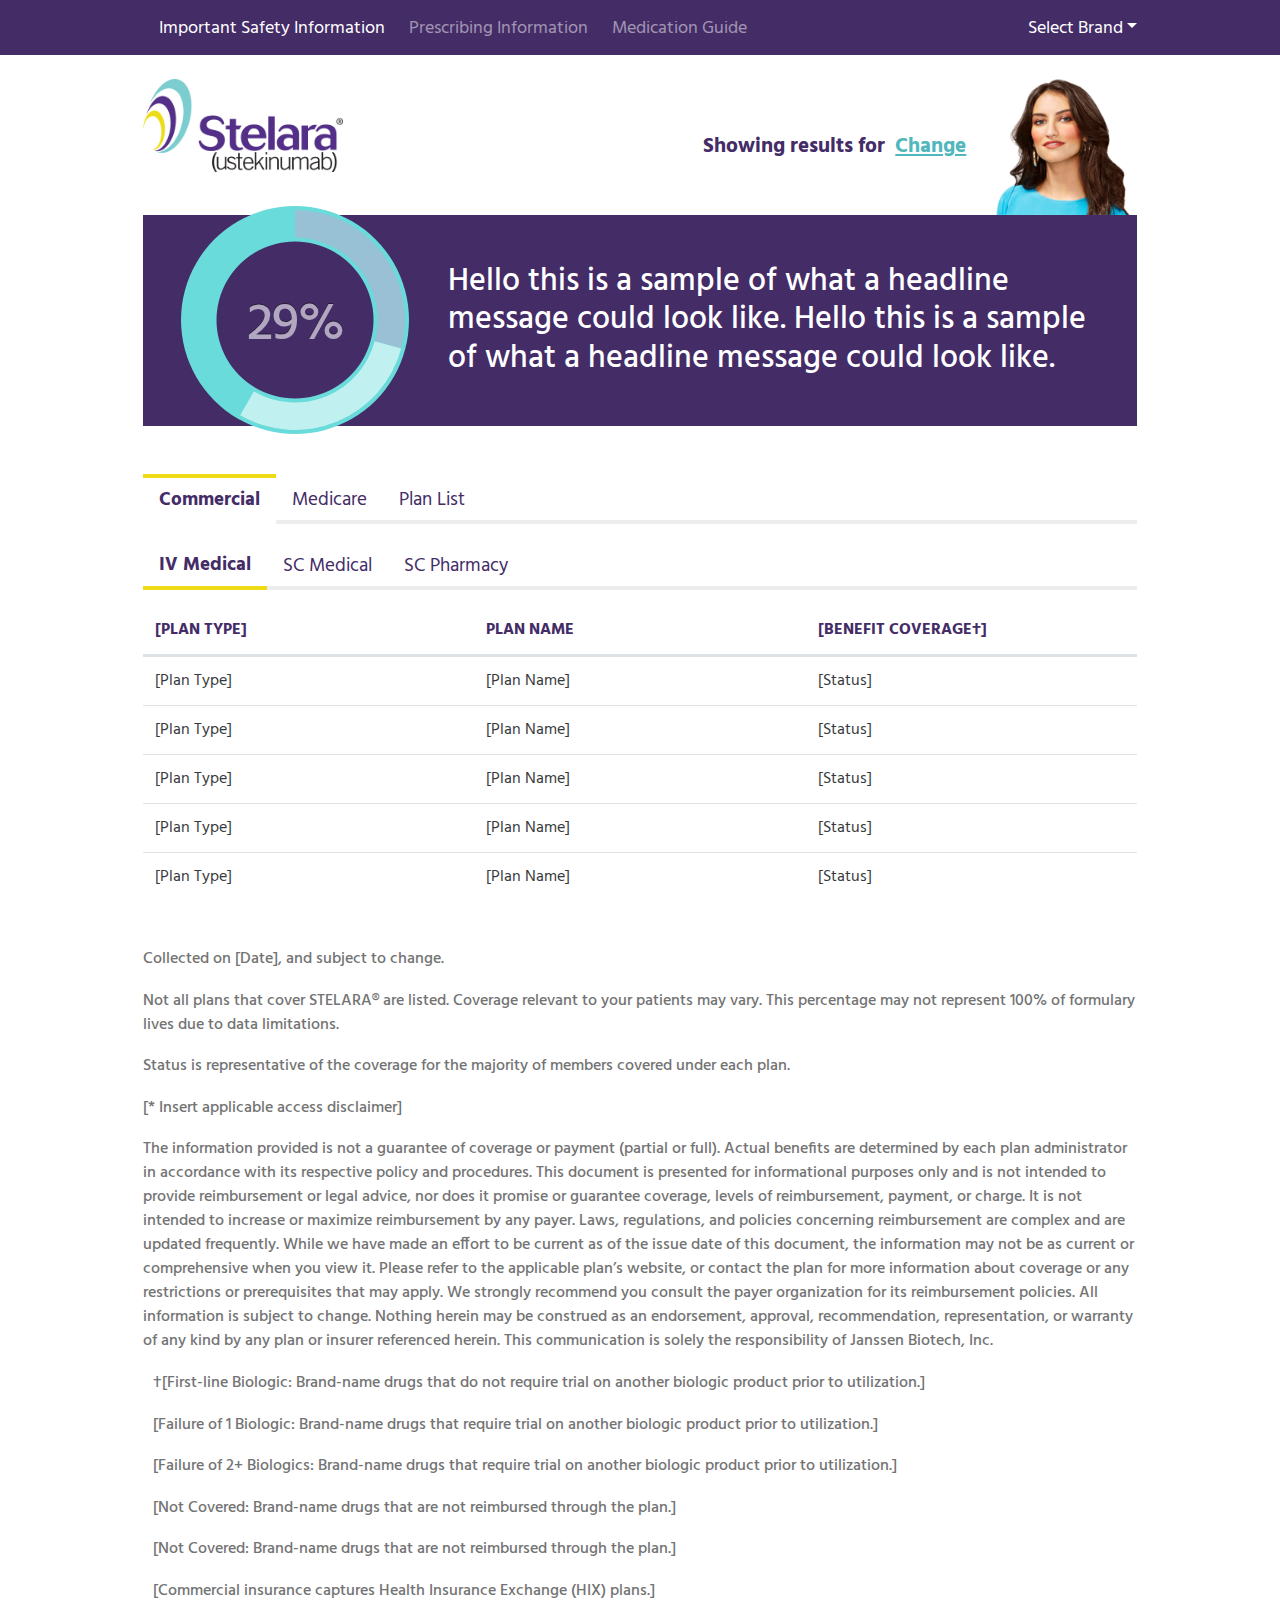
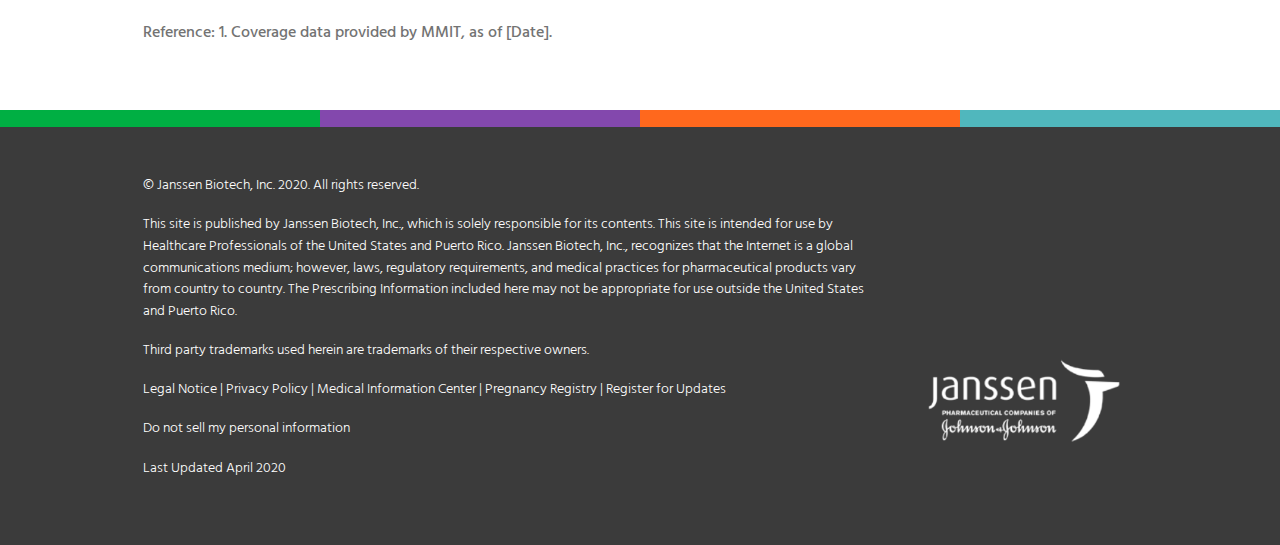
==== index.html @ f9b2f096 "Initial file upload" ====
<!doctype html>
<html lang="en">
<head>
    <meta charset="utf-8">
    <meta name="viewport" content="width=device-width, initial-scale=1, shrink-to-fit=no">
    <meta name="description" content="">
    <meta name="author" content="">
    <link rel="icon" href="favicon.ico">

    <title>Conference App</title>

    <!-- Icons for this template -->
    <link href="css/fonts/font-awesome/css/font-awesome.min.css" rel="stylesheet" type="text/css">
    <!-- Custom font -->
    <link href="https://fonts.googleapis.com/css?family=Hind:400,500,600&display=swap" rel="stylesheet">
    <!-- Stylesheet -->
    <!-- build:css -->
    <link href="css/bootstrap.css" rel="stylesheet">
    <link href="css/overrides.css" rel="stylesheet">
    <!-- endbuild -->
</head>

<body id="brand-theme" class="brand-stelara">
  <!--- Index modal -->
  <div class="index-modal modal fade" id="indexModal" tabindex="-1" role="dialog" aria-labelledby="exampleModalLabel"
    aria-hidden="true">
    <div class="modal-dialog modal-lg modal-dialog-centered" role="document">
      <div class="modal-content rounded-0 shadow">
        <div class="modal-body">
          <!-- Home modal row one -->
          <div class="index-modal-div-1 index-modal-div">
            <div class="row">
              <div class="col-sm-12">
                <img src="img/stelara-logo-sm.png" alt="" />
              </div>
            </div>
          </div>
          <!-- Home modal row two -->
          <div class="index-modal-div-2 index-modal-div">
            <div class="row">
              <div class="col-sm-12 col-lg-7">
                <h2 id="exampleModalLabel">See your patient’s coverage</h2>
                <p class="font-weight-bold">See exactly which plans in your area include STELARA®.</p>
                <p class="font-weight-light">Formulary status is believed to be accurate at the time of update but cannot be guaranteed.</p>
              </div>
              <div class="col-sm-12 col-lg-5"></div>
            </div>
          </div>
          <!-- Home modal row one -->
          <div class="index-modal-div-3 index-modal-div">
            <div class="row">
              <div class="col-sm-12">
                <p>Enter your zip code to view coverage results</p>
                <form class="form-inline needs-validation" novalidate>
                  <div class="input-group">
                    <input type="text" id="zipInput" class="form-control form-control-lg" placeholder="Zip Code" aria-label="Zip Code" aria-describedby="zip-code" pattern="(^\d{5}(?:[-\s]\d{4})?$)" required>
                    <div class="invalid-tooltip">
                      Please enter a valid zip code
                    </div>
                    <div class="input-group-append">
                      <button onclick="getInputValue();" class="btn btn-lg btn-primary" type="submit" >Search</button>
                    </div>
                  </div>
                </form>
              </div>
            </div>
          </div>
        </div>
        <!-- Branded div overlay -->
        <div class="modal-content-container d-none d-lg-block"></div>
      </div>
    </div>
  </div>
  <!-- End Modal -->
  <!-- ISI Modal  -->
  <div class="modal fade" id="isiModal" tabindex="-1" role="dialog" aria-labelledby="isiModal" aria-hidden="true">
    <div class="modal-dialog modal-dialog-scrollable modal-lg" role="document">
      <div class="modal-content">
        <div class="modal-header">
          <h2 class="modal-title stelara-h2" id="exampleModalScrollableTitle">Important Safety Information</h2>
          <button type="button" class="close" data-dismiss="modal" aria-label="Close">
            <span aria-hidden="true">&times;</span>
          </button>
        </div>
        <div class="modal-body">
          <p>STELARA® (ustekinumab) is contraindicated in patients with clinically significant hypersensitivity to ustekinumab or to any of the excipients.</p>
          <h5 class="stelara-h5">Infections</h5>
          <p>STELARA® may increase the risk of infections and reactivation of latent infections. Serious bacterial, mycobacterial, fungal, and viral infections requiring hospitalization or otherwise clinically significant infections were reported. In patients with psoriasis, these included diverticulitis, cellulitis, pneumonia, appendicitis, cholecystitis, sepsis, osteomyelitis, viral infections, gastroenteritis, and urinary tract infections. In patients with psoriatic arthritis, this included cholecystitis. In patients with Crohn’s disease, these included anal abscess, gastroenteritis, ophthalmic herpes zoster, pneumonia, and Listeria meningitis. In patients with ulcerative colitis, these included gastroenteritis, ophthalmic herpes zoster, pneumonia, and listeriosis.</p>
          <p>Treatment with STELARA® should not be initiated in patients with a clinically important active infection until the infection resolves or is adequately treated. Consider the risks and benefits of treatment prior to initiating use of STELARA® in patients with a chronic infection or a history of recurrent infection. Instruct patients to seek medical advice if signs or symptoms suggestive of an infection occur while on treatment with STELARA® and consider discontinuing STELARA® for serious or clinically significant infections until the infection resolves or is adequately treated.</p>
          <h5 class="stelara-h5">Theoretical Risk for Vulnerability to Particular Infections</h5>
          <p>Individuals genetically deficient in IL-12/IL-23 are particularly vulnerable to disseminated infections from mycobacteria, Salmonella, and Bacillus Calmette-Guerin (BCG) vaccinations. Serious infections and fatal outcomes have been reported in such patients. It is not known whether patients with pharmacologic blockade of IL-12/IL-23 from treatment with STELARA® may be susceptible to these types of infections. Appropriate diagnostic testing should be considered, e.g., tissue culture, stool culture, as dictated by clinical circumstances.</p>
          <h5 class="stelara-h5">Pre-Treatment Evaluation of Tuberculosis (TB)</h5>
          <p>Evaluate patients for TB prior to initiating treatment with STELARA®. Do not administer STELARA® to patients with active tuberculosis infection. Initiate treatment of latent TB before administering STELARA®. Closely monitor patients receiving STELARA® for signs and symptoms of active TB during and after treatment.</p>
          <h5 class="stelara-h5">Malignancies</h5>
          <p>STELARA® is an immunosuppressant and may increase the risk of malignancy. Malignancies were reported among patients who received STELARA® in clinical studies. The safety of STELARA® has not been evaluated in patients who have a history of malignancy or who have a known malignancy. There have been reports of the rapid appearance of multiple cutaneous squamous cell carcinomas in patients receiving STELARA® who had risk factors for developing non-melanoma skin cancer (NMSC). All patients receiving STELARA®, especially those >60 years or those with a history of PUVA or prolonged immunosuppressant treatment, should be monitored for the appearance of NMSC.</p>
          <h5 class="stelara-h5">Hypersensitivity Reactions</h5>
          <p>Hypersensitivity reactions, including anaphylaxis and angioedema, have been reported with STELARA®. If an anaphylactic or other clinically significant hypersensitivity reaction occurs, institute appropriate therapy and discontinue STELARA®.</p>
          <h5 class="stelara-h5">Reversible Posterior Leukoencephalopathy Syndrome (RPLS)</h5>
          <p>One case of reversible posterior leukoencephalopathy syndrome (RPLS) was observed in clinical studies of psoriasis and psoriatic arthritis. No cases of RPLS were observed in clinical studies of Crohn’s disease or ulcerative colitis. If RPLS is suspected, administer appropriate treatment and discontinue STELARA®. RPLS is a neurological disorder, which is not caused by an infection or demyelination. RPLS can present with headache, seizures, confusion, and visual disturbances. RPLS has been associated with fatal outcomes.</p>  
          <h5 class="stelara-h5">Immunizations</h5>
          <p>Prior to initiating therapy with STELARA®, patients should receive all age-appropriate immunizations recommended by current guidelines. Patients being treated with STELARA® should not receive live vaccines. BCG vaccines should not be given during treatment or within one year of initiating or discontinuing STELARA®. Exercise caution when administering live vaccines to household contacts of STELARA® patients, as shedding and subsequent transmission to STELARA® patients may occur. Non-live vaccinations received during a course of STELARA® may not elicit an immune response sufficient to prevent disease.</p>
          <h5 class="stelara-h5">Concomitant Therapies</h5>
          </p>The safety of STELARA® in combination with other immunosuppressive agents or phototherapy was not evaluated in clinical studies of psoriasis. Ultraviolet-induced skin cancers developed earlier and more frequently in mice. In psoriasis studies, the relevance of findings in mouse models for malignancy risk in humans is unknown. In psoriatic arthritis studies, concomitant methotrexate use did not appear to influence the safety or efficacy of STELARA®. In Crohn’s disease and ulcerative colitis induction studies, concomitant use of 6-mercaptopurine, azathioprine, methotrexate, and corticosteroids did not appear to influence the overall safety or efficacy of STELARA®.</p> 
          <h5 class="stelara-h5">Noninfectious Pneumonia</h5>
          <p>Cases of interstitial pneumonia, eosinophilic pneumonia, and cryptogenic organizing pneumonia have been reported during post-approval use of STELARA®. Clinical presentations included cough, dyspnea, and interstitial infiltrates following one to three doses. Serious outcomes have included respiratory failure and prolonged hospitalization. Patients improved with discontinuation of therapy and, in certain cases, administration of corticosteroids. If diagnosis is confirmed, discontinue STELARA® and institute appropriate treatment.</p> 
          <h5 class="stelara-h5">Allergen Immunotherapy</h5>
          <p>STELARA® may decrease the protective effect of allergen immunotherapy (decrease tolerance) which may increase the risk of an allergic reaction to a dose of allergen immunotherapy. Therefore, caution should be exercised in patients receiving or who have received allergen immunotherapy, particularly for anaphylaxis.</p>
          <h5 class="stelara-h5">Most Common Adverse Reactions</h5>
          <p>The most common adverse reactions (≥3% and higher than that with placebo) in adults from psoriasis clinical studies for STELARA® 45 mg, STELARA® 90 mg, or placebo were: nasopharyngitis (8%, 7%, 8%), upper respiratory tract infection (5%, 4%, 5%), headache (5%, 5%, 3%), and fatigue (3%, 3%, 2%), respectively. The safety profile in adolescents with plaque psoriasis through Week 60 was similar to that of adults with plaque psoriasis. In psoriatic arthritis (PsA) studies, a higher incidence of arthralgia and nausea was observed in patients treated with STELARA® when compared with placebo (3% vs 1% for both). In Crohn’s disease induction studies, common adverse reactions (3% or more of patients treated with STELARA® and higher than placebo) reported through Week 8 for STELARA® 6 mg/kg intravenous single infusion or placebo included: vomiting (4% vs 3%). In the Crohn’s disease maintenance study, common adverse reactions (3% or more of patients treated with STELARA® and higher than placebo) reported through Week 44 for STELARA® 90 mg subcutaneous injection or placebo were: nasopharyngitis (11% vs 8%), injection site erythema (5% vs 0%), vulvovaginal candidiasis/mycotic infection (5% vs 1%), bronchitis (5% vs 3%), pruritus (4% vs 2%), urinary tract infection (4% vs 2%) and sinusitis (3% vs 2%). In the ulcerative colitis induction study, common adverse reactions (3% or more of patients treated with STELARA® and higher than placebo) reported through Week 8 for STELARA® 6 mg/kg intravenous single infusion or placebo included: nasopharyngitis (7% vs 4%). In the ulcerative colitis maintenance study, common adverse reactions (3% or more of patients treated with STELARA® and higher than placebo) reported through Week 44 for STELARA® 90 mg subcutaneous injection or placebo included: nasopharyngitis (24% vs 20%), headache (10% vs 4%), abdominal pain (7% vs 3%), influenza (6% vs 5%), fever (5% vs 4%), diarrhea (4% vs 1%), sinusitis (4% vs 1%), fatigue (4% vs 2%), and nausea (3% vs 2%).</p> 
          <p>Please see full Prescribing Information and Medication Guide for STELARA®. Provide the Medication Guide to your patients and encourage discussion.</p>
          <p>cp-124933v1</p>
        </div>
      </div>
    </div>
  </div>
  <div class="main-container">
   <nav class="navbar-expand-lg navbar-dark bg-purple">
    <div class="container">
      <div class="row">
        <div class="col-10 col-sm-8">
          <button class="navbar-toggler" type="button" data-toggle="collapse" data-target="#navbarNav" aria-controls="navbarNav" aria-expanded="false" aria-label="Toggle navigation">
            <span class="navbar-toggler-icon"></span>
          </button>
          <!-- Top navigation -->
          <div class="collapse navbar-collapse top-nav-links" id="navbarNav">
            <ul class="navbar-nav mt-2 mt-lg-0">
              <li class="nav-item active">
                <a href="#" class="nav-link" data-toggle="modal" data-target="#isiModal">Important Safety Information</a>
              </li>
              <li class="nav-item">
                <a class="nav-link" target="_blank" href="resources/STELARA-pi.pdf">Prescribing Information</a>
              </li>
              <li class="nav-item">
                <a class="nav-link" target="_blank" href="resources/STELARA-medication-guide.pdf" href="#">Medication Guide</a>
              </li>
            </ul>
          </div>
          <!-- End Top navigation -->
        </div>
        <div class="col-2 col-sm-4 text-right">
          <!-- Brand select dropdown -->
          <div class="dropdown brand-dropdown">
            <a class="dropdown-toggle" type="button" id="dropdownMenuButton" data-toggle="dropdown" aria-haspopup="true" aria-expanded="false">Select Brand</a>
            <div class="dropdown-menu dropdown-menu-right p-1">
              <div class="row no-gutters">
                <div class="col-md-6">
                  <div class="card shadow-sm m-1">
                    <div class="card-body text-center">
                      <a id="stelara-brand" href="#"><img class="img-fluid" src="img/stelara-brand.png" alt="" /></a>
                    </div>
                  </div>
                </div>
                <div class="col-md-6">
                  <div class="card shadow-sm m-1">
                    <div class="card-body text-center">
                      <a id="generic-brand" href="#"><img class="img-fluid" src="img/fpo-brand-logo.png" alt="" /></a>
                    </div>
                  </div>
                </div>
              </div>
              <div class="row no-gutters">
                <div class="col-md-6">
                  <div class="card shadow-sm m-1">
                    <div class="card-body text-center">
                      <a id="stelara-brand" href="#"><img class="img-fluid" src="img/fpo-brand-logo.png" alt="" /></a>
                    </div>
                  </div>
                </div>
                <div class="col-md-6">
                  <div class="card shadow-sm m-1">
                    <div class="card-body text-center">
                      <a id="generic-brand" href="#"><img class="img-fluid" src="img/fpo-brand-logo.png" alt="" /></a>
                    </div>
                  </div>
                </div>
              </div>
            </div>
          </div>
          <!-- End Brand select dropdown -->
        </div>
      </div>
    </div>
  </nav>
  <!-- Button trigger modal -->
  <div class="container message-cap pb-4 pb-md-0 pt-4">
    <div class="row">
      <div class="col-5 col-sm-3 col-md-3 col-lg-4">
        <img class="primary-logo" src="img/stelara-logo.png" alt="" />
      </div>
      <div class="col-7 col-sm-9 col-md-9 col-lg-8 text-right">
        <div class="row align-items-center">
          <div class="col-md-9">
            <p class="show-results">Showing results for <span id="zipTextValue"></span> <a href="#" data-toggle="modal" data-target="#indexModal">Change</a></p>
          </div>
          <div class="col-md-3">
            <img class="d-none d-md-block img-fluid" src="img/cs.png" alt="" />
          </div>
        </div>
       
        
      </div>
    </div>
  </div>
  <!-- Main content container -->
  <div class="container pb-5">
    <!-- Headline message -->
    <div class="row">
      <div class="col-md-12">
        <div class="message-container">
          <div class="row align-items-center">
            <div class="col-lg-3">
              <div id="doughnutChart" class="chart d-none d-lg-block"></div>
            </div>
            <div class="col-lg-9 pl-lg-5">
              <h2>Hello this is a sample of what a headline message could look like. Hello this is a sample of what a headline message could look like.</h2>
            </div>
          </div>
        </div>
      </div>
    </div>
    <!-- End headline message -->
    <!-- Tabs -->
    <!-- Main tab nav -->
    <nav class="pt-5 pb-2 mb-2">
      <div class="nav nav-tabs" id="nav-tab" role="tablist">
        <a class="nav-item nav-link active" id="nav-tab-1" data-toggle="tab" href="#tab-1" role="tab"
          aria-controls="nav-tab-1" aria-selected="true">Commercial</a>
        <a class="nav-item nav-link" id="nav-tab-2" data-toggle="tab" href="#tab-2" role="tab"
          aria-controls="nav-tab-2" aria-selected="false">Medicare</a>
        <a class="nav-item nav-link" id="nav-tab-3" data-toggle="tab" href="#tab-3" role="tab"
          aria-controls="nav-tab-3" aria-selected="false">Plan List</a>
      </div>
    </nav>
    <!-- End main tab nav -->
    <!-- Main tabs -->
    <div class="tab-content" id="nav-tabContent">
      <!-- Tab 1 content -->
      <div class="tab-pane fade show active" id="tab-1" role="tabpanel" aria-labelledby="tab1">
        <!-- Subtab 1 content -->
        <nav>
          <div class="nav nav-tabs mb-3" id="subtab-1-nav-tab" role="tablist">
            <a class="nav-item nav-link active" id="nav-tab-1-sub-1" data-toggle="tab" href="#tab-1-sub-1" role="tab" aria-controls="nav-tab-1-sub-1" aria-selected="true">IV Medical</a>
            <a class="nav-item nav-link" id="nav-tab-1-sub-2" data-toggle="tab" href="#tab-1-sub-2" role="tab" aria-controls="nav-tab-1-sub-2" aria-selected="false">SC Medical</a>
            <a class="nav-item nav-link" id="nav-tab-1-sub-3" data-toggle="tab" href="#tab-1-sub-3" role="tab" aria-controls="nav-tab-1-sub-3" aria-selected="false">SC Pharmacy</a>
          </div>
        </nav>
        <div class="tab-content" id="nav-tabContent">
          <div class="tab-pane fade show active" id="tab-1-sub-1" role="tabpanel" aria-labelledby="tab-1-sub-1">
            <div class="scrolling-table mb-5">
              <table class="table">
                <thead>
                  <tr>
                    <th scope="col">[Plan type]</th>
                    <th scope="col">Plan name</th>
                    <th scope="col">[Benefit coverage†]</th>
                  </tr>
                </thead>
                <tbody>
                  <tr>
                    <td>[Plan Type]</td>
                    <td>[Plan Name]</td>
                    <td>[Status]</td>
                  </tr>
                  <tr>
                    <td>[Plan Type]</td>
                    <td>[Plan Name]</td>
                    <td>[Status]</td>
                  </tr>
                  </tr>
                  <tr>
                    <td>[Plan Type]</td>
                    <td>[Plan Name]</td>
                    <td>[Status]</td>
                  </tr>
                  <tr>
                    <td>[Plan Type]</td>
                    <td>[Plan Name]</td>
                    <td>[Status]</td>
                  </tr>
                  <tr>
                    <td>[Plan Type]</td>
                    <td>[Plan Name]</td>
                    <td>[Status]</td>
                  </tr>
                </tbody>
              </table>
            </div>
          </div>
          <div class="tab-pane fade" id="tab-1-sub-2" role="tabpanel" aria-labelledby="tab-1-sub-2">
            <div class="scrolling-table mb-5">
              <table class="table">
                <thead>
                  <tr>
                    <th scope="col">[Plan type]</th>
                    <th scope="col">Plan name</th>
                    <th scope="col">[Benefit coverage†]</th>
                  </tr>
                </thead>
                <tbody>
                  <tr>
                    <td>[Plan Type]</td>
                    <td>[Plan Name]</td>
                    <td>[Status]</td>
                  </tr>
                  <tr>
                    <td>[Plan Type]</td>
                    <td>[Plan Name]</td>
                    <td>[Status]</td>
                  </tr>
                  </tr>
                  <tr>
                    <td>[Plan Type]</td>
                    <td>[Plan Name]</td>
                    <td>[Status]</td>
                  </tr>
                  <tr>
                    <td>[Plan Type]</td>
                    <td>[Plan Name]</td>
                    <td>[Status]</td>
                  </tr>
                  <tr>
                    <td>[Plan Type]</td>
                    <td>[Plan Name]</td>
                    <td>[Status]</td>
                  </tr>
                </tbody>
              </table>
            </div>
          </div>
          <div class="tab-pane fade" id="tab-1-sub-3" role="tabpanel" aria-labelledby="tab-1-sub-3">
            <div class="scrolling-table mb-5">
              <table class="table">
                <thead>
                  <tr>
                    <th scope="col">[Plan type]</th>
                    <th scope="col">Plan name</th>
                    <th scope="col">[Benefit coverage†]</th>
                  </tr>
                </thead>
                <tbody>
                  <tr>
                    <td>[Plan Type]</td>
                    <td>[Plan Name]</td>
                    <td>[Status]</td>
                  </tr>
                  <tr>
                    <td>[Plan Type]</td>
                    <td>[Plan Name]</td>
                    <td>[Status]</td>
                  </tr>
                  </tr>
                  <tr>
                    <td>[Plan Type]</td>
                    <td>[Plan Name]</td>
                    <td>[Status]</td>
                  </tr>
                  <tr>
                    <td>[Plan Type]</td>
                    <td>[Plan Name]</td>
                    <td>[Status]</td>
                  </tr>
                  <tr>
                    <td>[Plan Type]</td>
                    <td>[Plan Name]</td>
                    <td>[Status]</td>
                  </tr>
                </tbody>
              </table>
            </div>
          </div>
        </div>
        <!-- End subtab 1 content -->
      </div>
      <!-- End tab 1 content -->
      <!-- Tab 2 content -->
      <div class="tab-pane fade" id="tab-2" role="tabpanel" aria-labelledby="tab2">
        <!-- Subtab 2 content -->
        <nav>
          <div class="nav nav-tabs mb-3" id="subtab-1-nav-tab" role="tablist">
            <a class="nav-item nav-link active" id="nav-tab-2-sub-1" data-toggle="tab" href="#tab-2-sub-1" role="tab" aria-controls="nav-tab-2-sub-1" aria-selected="true">IV Medical</a>
            <a class="nav-item nav-link" id="nav-tab-2-sub-2" data-toggle="tab" href="#tab-2-sub-2" role="tab" aria-controls="nav-tab-2-sub-2" aria-selected="false">SC Medical</a>
          </div>
        </nav>
        <div class="tab-content" id="nav-tabContent">
          <div class="tab-pane fade show active" id="tab-2-sub-1" role="tabpanel" aria-labelledby="tab-2-sub-1">
            <div class="scrolling-table mb-5">
              <table class="table">
                <thead>
                  <tr>
                    <th scope="col">[Plan type]</th>
                    <th scope="col">Plan name</th>
                    <th scope="col">[Benefit coverage†]</th>
                  </tr>
                </thead>
                <tbody>
                  <tr>
                    <td>[Plan Type]</td>
                    <td>[Plan Name]</td>
                    <td>[Status]</td>
                  </tr>
                  <tr>
                    <td>[Plan Type]</td>
                    <td>[Plan Name]</td>
                    <td>[Status]</td>
                  </tr>
                  </tr>
                  <tr>
                    <td>[Plan Type]</td>
                    <td>[Plan Name]</td>
                    <td>[Status]</td>
                  </tr>
                  <tr>
                    <td>[Plan Type]</td>
                    <td>[Plan Name]</td>
                    <td>[Status]</td>
                  </tr>
                  <tr>
                    <td>[Plan Type]</td>
                    <td>[Plan Name]</td>
                    <td>[Status]</td>
                  </tr>
                </tbody>
              </table>
            </div>
          </div>
          <div class="tab-pane fade" id="tab-2-sub-2" role="tabpanel" aria-labelledby="tab-2-sub-2">
            <div class="scrolling-table mb-5">
              <table class="table">
                <thead>
                  <tr>
                    <th scope="col">[Plan type]</th>
                    <th scope="col">Plan name</th>
                    <th scope="col">[Benefit coverage†]</th>
                  </tr>
                </thead>
                <tbody>
                  <tr>
                    <td>[Plan Type]</td>
                    <td>[Plan Name]</td>
                    <td>[Status]</td>
                  </tr>
                  <tr>
                    <td>[Plan Type]</td>
                    <td>[Plan Name]</td>
                    <td>[Status]</td>
                  </tr>
                  </tr>
                  <tr>
                    <td>[Plan Type]</td>
                    <td>[Plan Name]</td>
                    <td>[Status]</td>
                  </tr>
                  <tr>
                    <td>[Plan Type]</td>
                    <td>[Plan Name]</td>
                    <td>[Status]</td>
                  </tr>
                  <tr>
                    <td>[Plan Type]</td>
                    <td>[Plan Name]</td>
                    <td>[Status]</td>
                  </tr>
                </tbody>
              </table>
            </div>
          </div>
        </div>
        <!-- End subtab 2 content -->
      </div>
      <!-- End tab 2 content -->
      <!-- Tab 3 content -->
      <div class="tab-pane fade" id="tab-3" role="tabpanel" aria-labelledby="tab3">
        <!-- Subtab 3 content -->
        <nav>
          <div class="nav nav-tabs mb-3" id="subtab-3-nav-tab" role="tablist">
            <a class="nav-item nav-link active" id="nav-tab-3-sub-1" data-toggle="tab" href="#tab-3-sub-1" role="tab" aria-controls="nav-tab-3-sub-1" aria-selected="true">IV Medical</a>
            <a class="nav-item nav-link" id="nav-tab-3-sub-2" data-toggle="tab" href="#tab-3-sub-2" role="tab" aria-controls="nav-tab-3-sub-2" aria-selected="false">SC Medical</a>
            <a class="nav-item nav-link" id="nav-tab-3-sub-3" data-toggle="tab" href="#tab-3-sub-3" role="tab" aria-controls="nav-tab-3-sub-3" aria-selected="false">SC Pharmacy</a>
          </div>
        </nav>
        <div class="tab-content" id="nav-tabContent">
          <div class="tab-pane fade show active" id="tab-3-sub-1" role="tabpanel" aria-labelledby="tab-3-sub-1">
            <div class="scrolling-table mb-5">
              <table class="table">
                <thead>
                  <tr>
                    <th scope="col">[Plan type]</th>
                    <th scope="col">Plan name</th>
                    <th scope="col">[Benefit coverage†]</th>
                  </tr>
                </thead>
                <tbody>
                  <tr>
                    <td>[Plan Type]</td>
                    <td>[Plan Name]</td>
                    <td>[Status]</td>
                  </tr>
                  <tr>
                    <td>[Plan Type]</td>
                    <td>[Plan Name]</td>
                    <td>[Status]</td>
                  </tr>
                  </tr>
                  <tr>
                    <td>[Plan Type]</td>
                    <td>[Plan Name]</td>
                    <td>[Status]</td>
                  </tr>
                  <tr>
                    <td>[Plan Type]</td>
                    <td>[Plan Name]</td>
                    <td>[Status]</td>
                  </tr>
                  <tr>
                    <td>[Plan Type]</td>
                    <td>[Plan Name]</td>
                    <td>[Status]</td>
                  </tr>
                  <tr>
                    <td>[Plan Type]</td>
                    <td>[Plan Name]</td>
                    <td>[Status]</td>
                  </tr>
                  <tr>
                    <td>[Plan Type]</td>
                    <td>[Plan Name]</td>
                    <td>[Status]</td>
                  </tr>
                  </tr>
                  <tr>
                    <td>[Plan Type]</td>
                    <td>[Plan Name]</td>
                    <td>[Status]</td>
                  </tr>
                  <tr>
                    <td>[Plan Type]</td>
                    <td>[Plan Name]</td>
                    <td>[Status]</td>
                  </tr>
                  <tr>
                    <td>[Plan Type]</td>
                    <td>[Plan Name]</td>
                    <td>[Status]sss</td>
                  </tr>
                </tbody>
              </table>
            </div>
          </div>
          <div class="tab-pane fade" id="tab-3-sub-2" role="tabpanel" aria-labelledby="tab-3-sub-2">
            <div class="scrolling-table mb-5">
              <table class="table">
                <thead>
                  <tr>
                    <th scope="col">[Plan type]</th>
                    <th scope="col">Plan name</th>
                    <th scope="col">[Benefit coverage†]</th>
                  </tr>
                </thead>
                <tbody>
                  <tr>
                    <td>[Plan Type]</td>
                    <td>[Plan Name]</td>
                    <td>[Status]</td>
                  </tr>
                  <tr>
                    <td>[Plan Type]</td>
                    <td>[Plan Name]</td>
                    <td>[Status]</td>
                  </tr>
                  </tr>
                  <tr>
                    <td>[Plan Type]</td>
                    <td>[Plan Name]</td>
                    <td>[Status]</td>
                  </tr>
                  <tr>
                    <td>[Plan Type]</td>
                    <td>[Plan Name]</td>
                    <td>[Status]</td>
                  </tr>
                  <tr>
                    <td>[Plan Type]</td>
                    <td>[Plan Name]</td>
                    <td>[Status]sss</td>
                  </tr>
                  <tr>
                    <td>[Plan Type]</td>
                    <td>[Plan Name]</td>
                    <td>[Status]</td>
                  </tr>
                  <tr>
                    <td>[Plan Type]</td>
                    <td>[Plan Name]</td>
                    <td>[Status]</td>
                  </tr>
                  </tr>
                  <tr>
                    <td>[Plan Type]</td>
                    <td>[Plan Name]</td>
                    <td>[Status]</td>
                  </tr>
                  <tr>
                    <td>[Plan Type]</td>
                    <td>[Plan Name]</td>
                    <td>[Status]</td>
                  </tr>
                  <tr>
                    <td>[Plan Type]</td>
                    <td>[Plan Name]</td>
                    <td>[Status]sss</td>
                  </tr>
                </tbody>
              </table>
            </div>
          </div>
          <div class="tab-pane fade" id="tab-3-sub-3" role="tabpanel" aria-labelledby="tab-3-sub-3">
            <div class="scrolling-table mb-5">
              <table class="table">
                <thead>
                  <tr>
                    <th scope="col">[Plan type]</th>
                    <th scope="col">Plan name</th>
                    <th scope="col">[Benefit coverage†]</th>
                  </tr>
                </thead>
                <tbody>
                  <tr>
                    <td>[Plan Type]</td>
                    <td>[Plan Name]</td>
                    <td>[Status]</td>
                  </tr>
                  <tr>
                    <td>[Plan Type]</td>
                    <td>[Plan Name]</td>
                    <td>[Status]</td>
                  </tr>
                  </tr>
                  <tr>
                    <td>[Plan Type]</td>
                    <td>[Plan Name]</td>
                    <td>[Status]</td>
                  </tr>
                  <tr>
                    <td>[Plan Type]</td>
                    <td>[Plan Name]</td>
                    <td>[Status]</td>
                  </tr>
                  <tr>
                    <td>[Plan Type]</td>
                    <td>[Plan Name]</td>
                    <td>[Status]</td>
                  </tr>
                  <tr>
                    <td>[Plan Type]</td>
                    <td>[Plan Name]</td>
                    <td>[Status]</td>
                  </tr>
                  <tr>
                    <td>[Plan Type]</td>
                    <td>[Plan Name]</td>
                    <td>[Status]</td>
                  </tr>
                  </tr>
                  <tr>
                    <td>[Plan Type]</td>
                    <td>[Plan Name]</td>
                    <td>[Status]</td>
                  </tr>
                  <tr>
                    <td>[Plan Type]</td>
                    <td>[Plan Name]</td>
                    <td>[Status]</td>
                  </tr>
                  <tr>
                    <td>[Plan Type]</td>
                    <td>[Plan Name]</td>
                    <td>[Status]</td>
                  </tr>
                </tbody>
              </table>
            </div>
          </div>
        </div>
        <!-- End subtab 3 content -->
      </div>
      <!-- End tab 3 content -->
    </div>
    <!-- End main tabs -->
  </div>
  <!-- End main content container -->
  <!-- Begin Legal -->
  <div class="container mb-5 body-content">
    <div class="row">
      <div class="col-md-12">
        <p>Collected on [Date], and subject to change.</p>
        <p>Not all plans that cover STELARA® are listed. Coverage relevant to your patients may vary. This percentage may not represent 100% of formulary lives due to data limitations.
        <p>Status is representative of the coverage for the majority of members covered under each plan.</p>
        <p>[* Insert applicable access disclaimer]</p>
        <p>The information provided is not a guarantee of coverage or payment (partial or full). Actual benefits are determined by each plan administrator in accordance with its respective policy and procedures. This document is presented for informational purposes only and is not intended to provide reimbursement or legal advice, nor does it promise or guarantee coverage, levels of reimbursement, payment, or charge. It is not intended to increase or maximize reimbursement by any payer. Laws, regulations, and policies concerning reimbursement are complex and are updated frequently. While we have made an effort to be current as of the issue date of this document, the information may not be as current or comprehensive when you view it. Please refer to the applicable plan’s website, or contact the plan for more information about coverage or any restrictions or prerequisites that may apply. We strongly recommend you consult the payer organization for its reimbursement policies. All information is subject to change. Nothing herein may be construed as an endorsement, approval, recommendation, representation, or warranty of any kind by any plan or insurer referenced herein. This communication is solely the responsibility of Janssen Biotech, Inc.</p>
       <p class="text-indent">†[First-line Biologic: Brand-name drugs that do not require trial on another biologic product prior to utilization.]</p>
        <p class="text-indent">[Failure of 1 Biologic: Brand-name drugs that require trial on another biologic product prior to utilization.]</p>
        <p class="text-indent">[Failure of 2+ Biologics: Brand-name drugs that require trial on another biologic product prior to utilization.]</p>
        <p class="text-indent">[Not Covered: Brand-name drugs that are not reimbursed through the plan.]</p>
        <p class="text-indent">[Not Covered: Brand-name drugs that are not reimbursed through the plan.]</p>
        <p class="text-indent">[Commercial insurance captures Health Insurance Exchange (HIX) plans.]</p>
        <p>Reference: 1. Coverage data provided by MMIT, as of [Date].</p>  
      </div>
    </div>
  </div>
  <div class="container-fluid">
    <div class="row color-bar">
      <div class="col-3"></div>
      <div class="col-3"></div>
      <div class="col-3"></div>
      <div class="col-3"></div>
    </div>
  </div>
  
  <!-- Footer -->
  <div class="container-fluid bg-dark py-5 footer">
    <div class="row">
      <div class="col-md-12">
        <div class="container">
          <div class="row">
            <div class="col-md-9">
              <p>© Janssen Biotech, Inc. 2020. All rights reserved.</p>
              <p>This site is published by Janssen Biotech, Inc., which is solely responsible for its contents. This site is intended for use by Healthcare Professionals of the United States and Puerto Rico. Janssen Biotech, Inc., recognizes that the Internet is a global communications medium; however, laws, regulatory requirements, and medical practices for pharmaceutical products vary from country to country. The Prescribing Information included here may not be appropriate for use outside the United States and Puerto Rico.</p>    
            </div>
            <div class="col-md-3">
            </div>
          </div>
          <div class="row">
            <div class="col-sm-9">
              <p>Third party trademarks used herein are trademarks of their respective owners.</p>
              <p><a target="_blank" href="https://www.stelarahcp.com/legal-notice">Legal Notice</a> | <a target="_blank" href="https://www.stelarahcp.com/legal-notice">Privacy Policy</a> | <a target="_blank" href="https://www.stelarahcp.com/legal-notice">Medical Information Center</a> | <a target="_blank" href="https://www.stelarahcp.com/legal-notice">Pregnancy Registry</a> | <a target="_blank" href="https://www.stelarahcp.com/legal-notice">Register for Updates</a></p> 
              <p>Do not sell my personal information</p>
              <p>Last Updated April 2020</p>
            </div>
            <div class="col-sm-3 text-right">
              <img class="img-fluid" src="img/janssen-logo-white.png" alt=""/>
            </div>
          </div>
        </div>
      </div>
    </div>
  </div>
  <!-- End footer -->
  </div>

<!-- Bootstrap core JavaScript
================================================== -->
<!-- Placed at the end of the document so the pages load faster -->
<script src="js/vendor/jquery.min.js"></script>
<script src="js/vendor/popper.min.js"></script>
<script src="js/vendor/bootstrap.js"></script>
<!-- build:js -->
<script src="js/app.js"></script>
<script src="js/draw-chart.js"></script>
<!-- endbuild -->
</body>
</html>
---- css/overrides.css ----
/*
Janssen Conference App CSS 
*/

body {
  font-family: 'Hind', sans-serif;
}

.form-control {
  border-radius: 0;
  border: 0;
}

.btn {
  border-radius: 0;
  border: 0 solid #ff681d;
}

.btn-primary {
  background-color: #ff681d;
}

.btn-primary:hover,
.btn-primary:focus,
.btn-primary:active {
  background-color: #ff681d !important;
}

.text-indent {
  text-indent: 10px;
}

/* Stelara brand styles */

.stelara-h5 {
  color: #50B7BD;
}

.stelara-h2 {
  color: #442C67;
  text-transform: uppercase;
}

/* Typography */

a {
  color: #442C67;
  text-decoration: none;
  background-color: transparent;
}

.footer a, .footer a:hover {
  color: #ffffff;
}

p {
  margin-top: 0;
  margin-bottom: 1.1rem;
  color: #737373;
  font-weight: 500;
  font-size: .9;
}

.footer p {
  font-size: .9em;
  font-weight: 300;
  color: #ffffff;
}

.container {
  max-width: 1024px;
}

/* Tables */

table, .table {
  color: #373A3C;
  font-size: 1em;
}

.scrolling-table {
  width: auto;
  height: 245px;
}

.table {
  width: 100%;
  height: 100%;
  display: block;
  table-layout: fixed;
  border-collapse: collapse;
  position: relative;
  margin-bottom: 30px;
}

.table thead,.table tfoot,
.table tbody > tr {
  display: table;
  width: 100%;
  table-layout: fixed;
}
.table thead {

  top: 0;
  left: 0;
}
.table tbody {
  display: block;
  transform: translate(0, 0px);
  height: 100%;
  overflow-y: auto;
}
.table tfoot {
  position: absolute;
  top: 100%;
  left: 0;
  transform: translate(0, 0);
}


@media (max-width: 576px) {
  h2 {
    font-size: 1.6rem;
  }
}

/* Border radius reset */

.dropdown-menu, .card {
  border-radius: 0;
}

/* Colors */

.bg-dark {
  background-color: #3B3B3B;
  color: #ffffff;
}

.bg-purple {
  background-color: #442C67 !important;
  color: #ffffff;
}

/* Index modal */

.index-modal p {
  color: #ffffff !important;
}

.modal-footer {
  justify-content: left;
}

@media (max-width: 575.98px) {
  .index-modal h2 {
    font-size:  2.4rem;
    line-height: 1;
  }
}

/* Secondary Modal */

.modal {
  outline: 0;
  border-radius: 0;
  border: 0 solid rgba(0, 0, 0, 0.2);
}

.modal-content {
  background-color: #fff;
  border: 0 solid rgba(0, 0, 0, 0.2);
}

.index-modal .modal-body {
  padding: 0;
  color: #ffffff;
}

.index-modal .modal-body p:last-child {
  margin-bottom: 0;
}

.modal-content-container {
  position: absolute;
  background-position: right bottom; /* Center the image */
  background-repeat: no-repeat; /* Do not repeat the image */
  background-size: contain;
  width: 100%;
  height: 100%;
}

@media (min-width: 992px) {
  .modal-content-container {
    background-image: url("../img/cs.png");
    background-size: 400px;
    width: 400px;
    right: 0;
  }
}

/* Navbar */
@media (min-width: 992px) {
  .top-nav-links a {
    padding: .7rem .5rem .5rem 1rem !important;
  }
}

.navbar-expand-lg {
  padding: 0.3rem 1rem;
  font-size: 1.1em;
}

.navbar-dark .navbar-toggler-icon {
  background-image: url("data:image/svg+xml,%3csvg xmlns='http://www.w3.org/2000/svg' width='30' height='30' viewBox='0 0 30 30'%3e%3cpath stroke='rgba(255, 255, 255, 1)' stroke-linecap='square' stroke-miterlimit='10' stroke-width='4' d='M4 7h22M4 15h22M4 23h22'/%3e%3c/svg%3e");
}

.navbar-toggler {
  padding: 0rem 0rem;
  border: 0;
}

.navbar {
padding: 0.3rem 1rem;
}

/* Dropdown */

.brand-dropdown a {
  -webkit-appearance: none;
  -moz-appearance: none;
  appearance: none;
}

.brand-dropdown .card-body {
  padding: .5rem;
}

.navbar-expand-lg .dropdown {
  margin-left: -87px;
  top: 4px;
}

@media (min-width: 576px) {
  .navbar-expand-lg .dropdown {
    margin-left: -40px;
    right: 14px;
  }
}

@media (min-width: 992px) {
  .navbar-expand-lg .dropdown {
    top: 11px;
    right: 0;
  }
}

/* Header */

.message-cap .row.align-items-center {
  height: 100%;
}

.primary-logo {
  max-width: 200px;
}

p.show-results {
color: #442C67;
font-size: 1em;
margin-bottom: 0;
font-weight: 700;
}

@media (min-width: 576px) {
  p.show-results {
    color: #442C67;
    font-size: 1.3em;
    margin-bottom: 0;
    }
}

.show-results a {
  color: #50B7BD;
  text-decoration: underline;
  margin-left: 5px;
}

/* Message container */

.message-container {
  padding: 1.5rem 1.7rem !important;
  color: #ffffff;
}

.brand-stelara .message-container {
  background-color: #442C67 !important;
}

.brand-generic .message-container {
  background-color: #FF4500 !important;
}

@media (min-width: 992px) {
  .message-container {
    padding: 3rem 2rem !important;
  }
}

.message-container .row:first-child {
  min-height: auto;
}

.message-container h2 {
  margin-bottom: 0;
}

/* Tabs  */

.nav-tabs {
  border-bottom: 4px solid #ededed;
  font-size: 1.2em;
}

.tab-content .nav-tabs {
  border-bottom: 4px solid #ededed;
}

.tab-content table th {
  border-top: 0;
  color: #442C67;
  font-weight: 700;
  text-transform: uppercase;
}

.nav-item.nav-link:hover {
  background-color: #f5f5f5;
  color: #442C67;
  margin-bottom: 0;
}

.nav-item.nav-link.active:hover {
  background-color: #f5f5f5;
  color: #442C67;
  margin-bottom: -4px;
}

.nav-tabs .nav-item {
  margin-bottom: -4px;
}

.tab-content .nav-tabs .nav-item {
  margin-bottom: -4px;
}

.nav-link {
  display: block;
  padding: .7rem 1rem .5rem 1rem;
}

.nav-tabs .nav-link {
  border-radius: 0;
  border-left: 0;
  border-right: 0;
}

.nav-tabs .nav-link:hover {
  border: 0;
}

.nav-tabs .nav-link.active {
  border-top: 4px solid #EDDC15;
  color: #442C67;
  font-weight: 700;
  padding: .5rem 1rem .5rem 1rem;
}

.tab-content .nav-tabs .nav-link.active {
  border-top: 0;
  border-bottom: 4px solid #EDDC15;
  padding: .7rem 1rem .3rem 1rem;
}

.index-modal {
  background-color: rgba(0, 0, 0, 0.5);
}

body.modal-open .main-container  {
  -webkit-filter: blur(8px);
    -moz-filter: blur(8px);
    -o-filter: blur(8px);
    -ms-filter: blur(8px);
    filter: blur(8px);
    filter: url("https://gist.githubusercontent.com/amitabhaghosh197/b7865b409e835b5a43b5/raw/1a255b551091924971e7dee8935fd38a7fdf7311/blur".svg#blur);
filter:progid:DXImageTransform.Microsoft.Blur(PixelRadius='8');
}

.index-modal-div {
  padding: 28px;
}

.index-modal-div-1 {
  padding: 15px 23px;
}

.index-modal-div-3 {
  padding: 20px 23px 25px 23px;
}

@media (max-width: 575.98px) {
  .index-modal-div {
    padding: 24px;
  }

  .index-modal-div-1 {
    padding: 15px 23px;
  }

  .index-modal-div-3 {
    padding: 20px 23px 25px 23px;
  }
}

.index-modal-div-2 {
  background-color: #FF681D;
}

.index-modal-div-3 {
  background-color: #442C67;
}

/* Chart */

.chart {
  position: absolute;
  width: 240px;
  height: 240px;
  top: -120px;
}

.doughnutTip {
  position: absolute;
  min-width: 30px;
  max-width: 300px;
  padding: 5px 15px;
  border-radius: 1px;
  background: rgba(0, 0, 0, 0.8);
  color: #ddd;
  font-size: 17px;
  text-shadow: 0 1px 0 #000;
  text-transform: uppercase;
  text-align: center;
  line-height: 1.3;
  letter-spacing: .06em;
  box-shadow: 0 1px 3px rgba(0, 0, 0, 0.5);
  pointer-events: none;
}
.doughnutTip::after {
  position: absolute;
  left: 50%;
  bottom: -6px;
  content: "";
  height: 0;
  margin: 0 0 0 -6px;
  border-right: 5px solid transparent;
  border-left: 5px solid transparent;
  border-top: 6px solid rgba(0, 0, 0, 0.7);
  line-height: 0;
}

.doughnutSummary {
  position: absolute;
  top: 47%;
  left: 50%;
  color: #d5d5d5;
  text-align: center;
  text-shadow: 0 -1px 0 #111;
  cursor: default;
}

.doughnutSummaryTitle {
  position: absolute;
  top: 45%;
  width: 100%;
  margin-top: -27%;
  font-size: 22px;
  letter-spacing: .06em;
  color: #ffffff;
}

.doughnutSummaryNumber {
  position: absolute;
  top: 48%;
  width: 100%;
  margin-top: -15%;
  font-size: 53px;
  color: #ffffff !important;
  letter-spacing: -1px;
}

.doughnutSummaryNumber::after {
  content: "%";
}

.chart path:hover {
  opacity: 0.65;
}

/* Color bar */

.color-bar div {
  height: 17px;
}

.color-bar :nth-child(1) {
 background-color: #00AF43;
}

.color-bar :nth-child(2) {
  background-color: #8348AD;
 }

.color-bar :nth-child(3) {
background-color: #FF681D;
}

.color-bar :nth-child(4) {
background-color: #50B7BD;
}

/* .invalid class prevents CSS from automatically applying */
.invalid input:required:invalid {
  background: #BE4C54;
}

/* Mark valid inputs during .invalid state */
.invalid input:required:valid {
  background: #17D654;
}
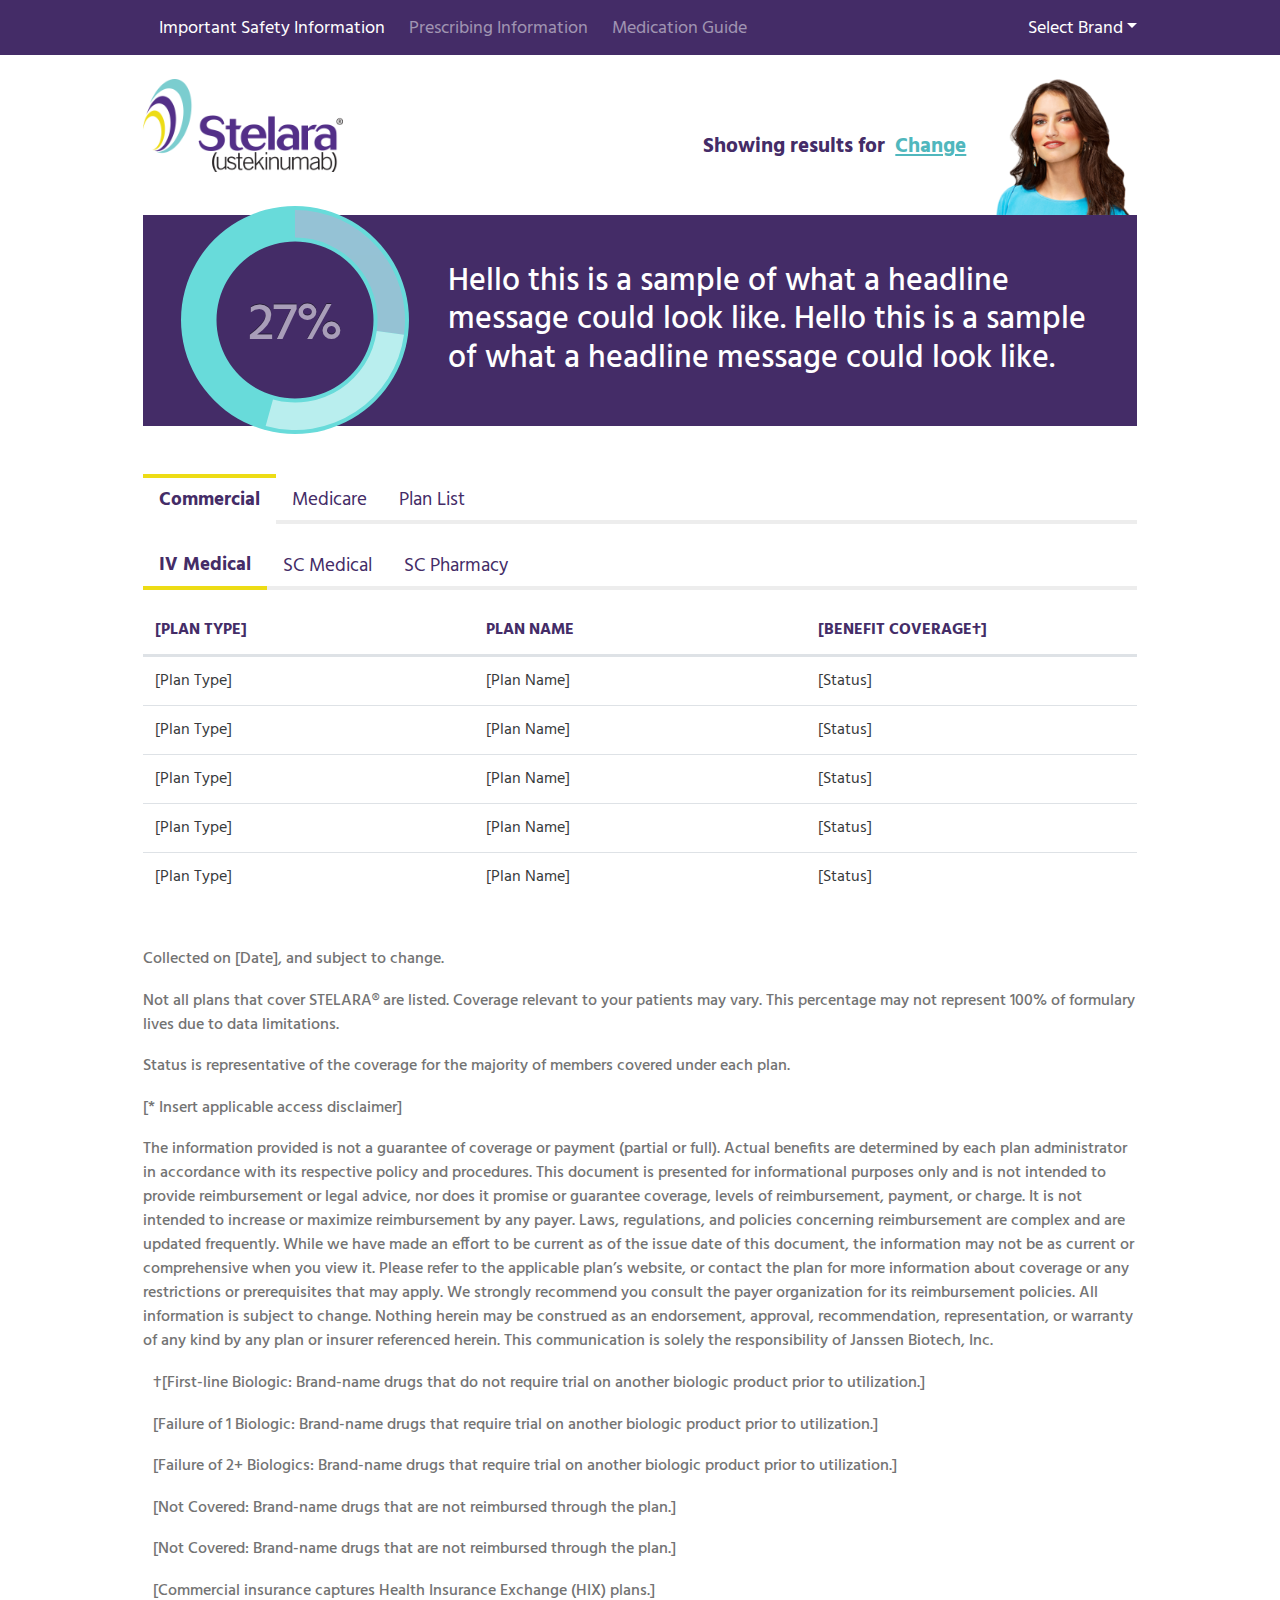
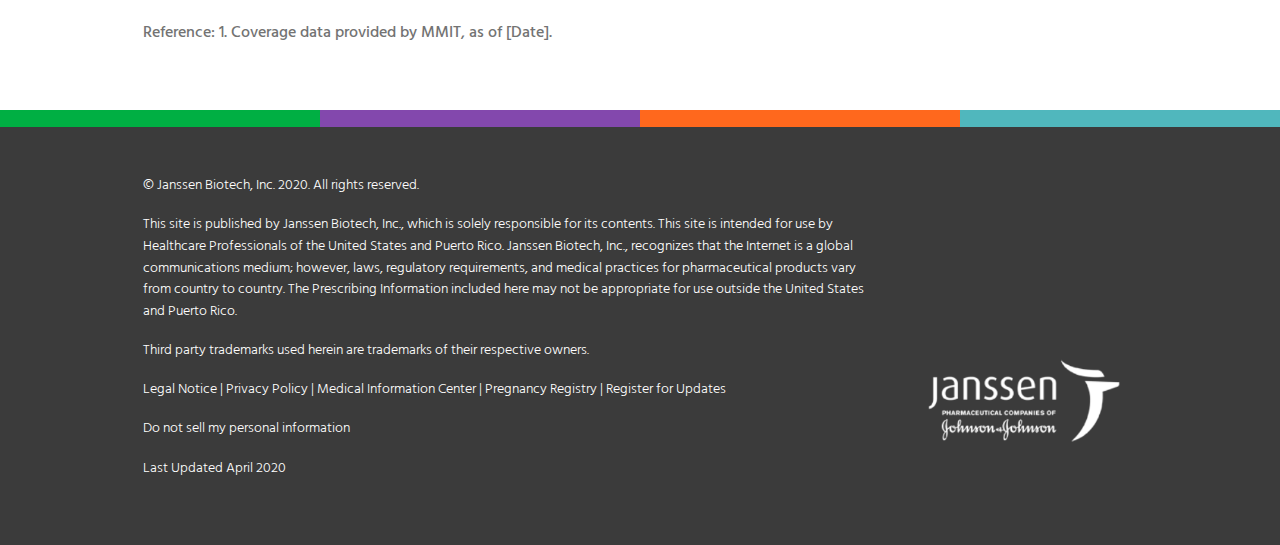
==== commit 627a5824: "no message" ====
--- a/index.html
+++ b/index.html
@@ -49,7 +49,7 @@
           <!-- Home modal row one -->
           <div class="index-modal-div-3 index-modal-div">
             <div class="row">
-              <div class="col-sm-12">
+              <div class="col-lg-6">
                 <p>Enter your zip code to view coverage results</p>
                 <form class="form-inline needs-validation" novalidate>
                   <div class="input-group">
@@ -62,6 +62,9 @@
                     </div>
                   </div>
                 </form>
+              </div>
+              <div class="row">
+                <div class="col-lg-6"></div>
               </div>
             </div>
           </div>
--- a/css/overrides.css
+++ b/css/overrides.css
@@ -196,6 +196,7 @@
     background-size: 400px;
     width: 400px;
     right: 0;
+    top: 0;
   }
 }
 
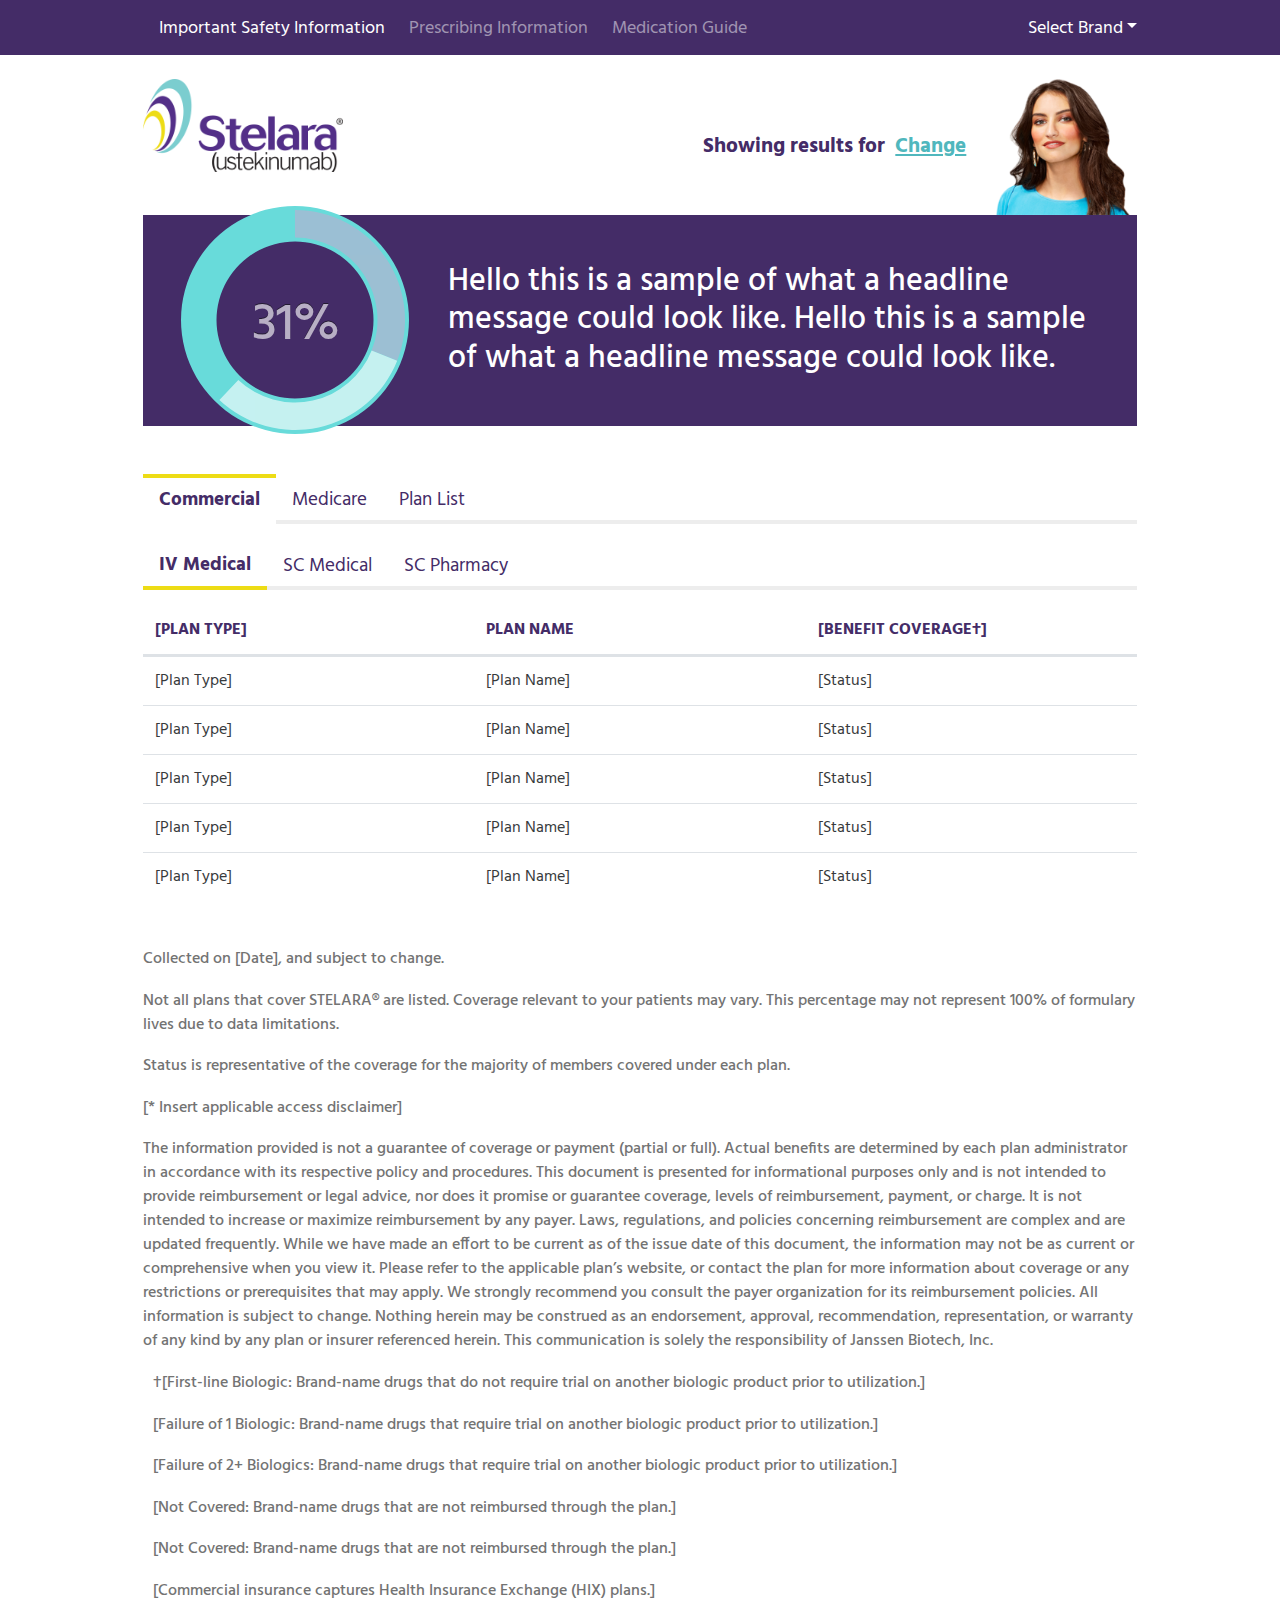
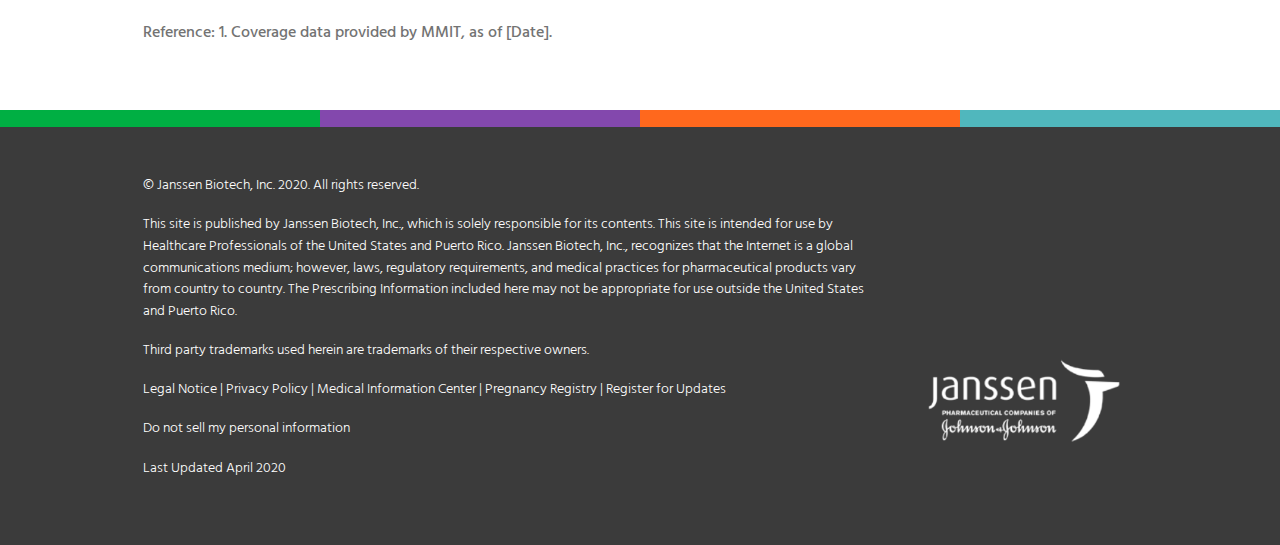
==== commit 99d79fd5: "no message" ====
--- a/index.html
+++ b/index.html
@@ -51,7 +51,7 @@
             <div class="row">
               <div class="col-lg-6">
                 <p>Enter your zip code to view coverage results</p>
-                <form class="form-inline needs-validation" novalidate>
+                <form class="needs-validation" novalidate>
                   <div class="input-group">
                     <input type="text" id="zipInput" class="form-control form-control-lg" placeholder="Zip Code" aria-label="Zip Code" aria-describedby="zip-code" pattern="(^\d{5}(?:[-\s]\d{4})?$)" required>
                     <div class="invalid-tooltip">
